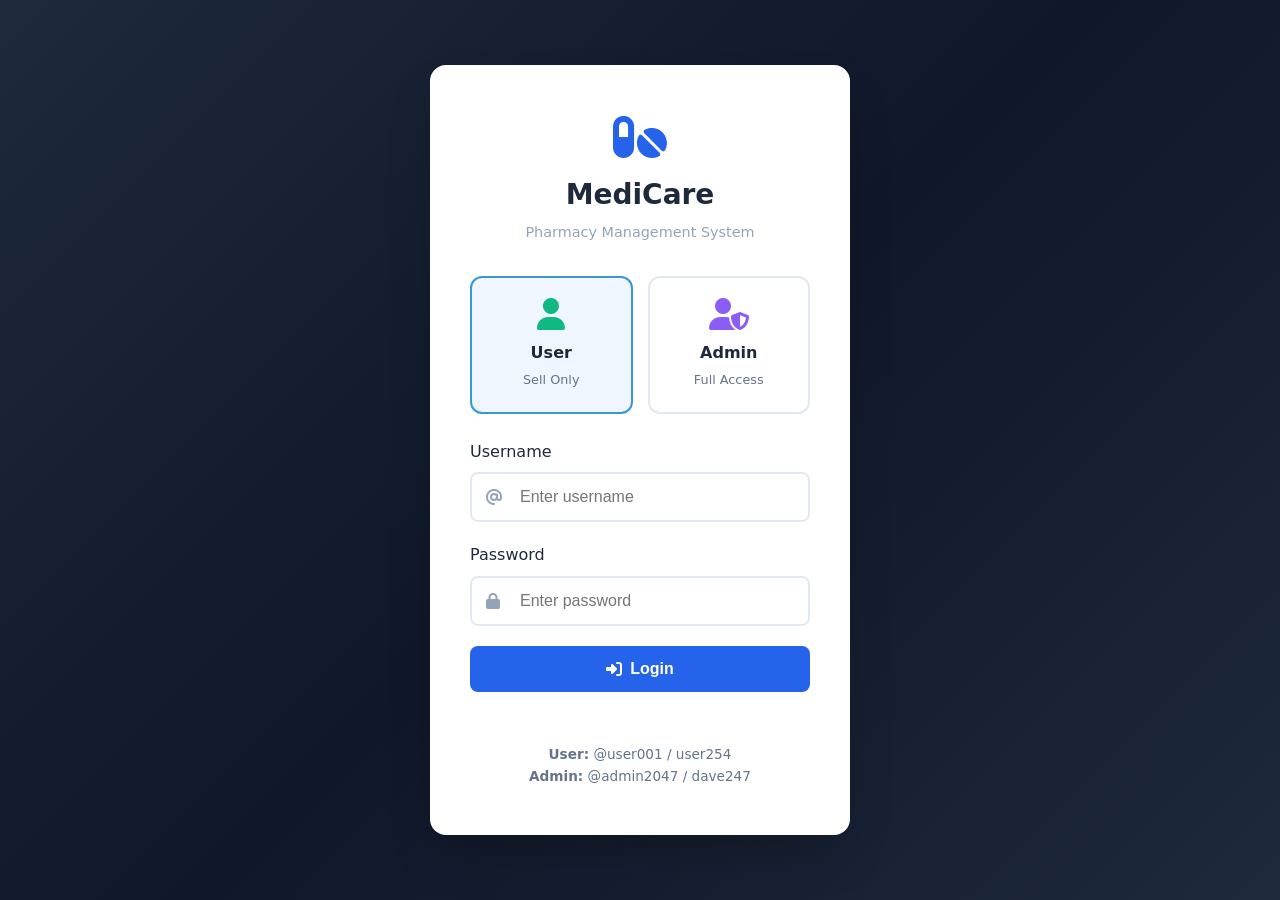
==== login.html @ ccd4fd18 "Add files via upload" ====
<!DOCTYPE html>
<html lang="en">
<head>
    <meta charset="UTF-8">
    <meta name="viewport" content="width=device-width, initial-scale=1.0">
    <title>Login - MediCare Pharmacy</title>
    <link rel="stylesheet" href="https://cdnjs.cloudflare.com/ajax/libs/font-awesome/6.5.1/css/all.min.css" />
    <link rel="stylesheet" href="style.css" />
    <style>
        .role-selection {
            display: grid;
            grid-template-columns: 1fr 1fr;
            gap: 15px;
            margin-bottom: 25px;
        }
        .role-card {
            padding: 20px;
            border: 2px solid #e2e8f0;
            border-radius: 12px;
            text-align: center;
            cursor: pointer;
            transition: all 0.3s;
        }
        .role-card:hover {
            border-color: #3498db;
            background: #f8fafc;
        }
        .role-card.selected {
            border-color: #3498db;
            background: #eff6ff;
        }
        .role-card i {
            font-size: 2rem;
            margin-bottom: 10px;
            display: block;
        }
        .role-card.user-card i { color: #10b981; }
        .role-card.admin-card i { color: #8b5cf6; }
        .role-card span {
            display: block;
            font-weight: 600;
            color: #1e293b;
        }
        .role-card small {
            color: #64748b;
            font-size: 0.8rem;
        }
        .user-role { color: #10b981; }
        .admin-role { color: #8b5cf6; }
    </style>
</head>
<body>
    <div class="login-page">
        <div class="login-container">
            <div class="login-header">
                <i class="fa-solid fa-pills"></i>
                <h1>MediCare</h1>
                <p>Pharmacy Management System</p>
            </div>

            <div class="role-selection">
                <div class="role-card user-card" onclick="selectRole('user')">
                    <i class="fa-solid fa-user"></i>
                    <span>User</span>
                    <small>Sell Only</small>
                </div>
                <div class="role-card admin-card" onclick="selectRole('admin')">
                    <i class="fa-solid fa-user-shield"></i>
                    <span>Admin</span>
                    <small>Full Access</small>
                </div>
            </div>

            <form id="loginForm" class="login-form">
                <div class="form-group">
                    <label>Username</label>
                    <div class="input-group">
                        <i class="fa-solid fa-at"></i>
                        <input type="text" id="username" placeholder="Enter username" required />
                    </div>
                </div>
                <div class="form-group">
                    <label>Password</label>
                    <div class="input-group">
                        <i class="fa-solid fa-lock"></i>
                        <input type="password" id="password" placeholder="Enter password" required />
                    </div>
                </div>
                <button type="submit" class="btn-login">
                    <i class="fa-solid fa-sign-in-alt"></i> Login
                </button>
                <p id="loginError" class="error-message"></p>
            </form>

            <p style="text-align: center; margin-top: 20px; color: #64748b; font-size: 0.85rem;">
                <b>User:</b> @user001 / user254<br>
                <b>Admin:</b> @admin2047 / dave247
            </p>
        </div>
    </div>

    <script>
        let selectedRole = 'user';
        
        function selectRole(role) {
            selectedRole = role;
            document.querySelectorAll('.role-card').forEach(card => card.classList.remove('selected'));
            if (role === 'user') {
                document.querySelector('.user-card').classList.add('selected');
            } else {
                document.querySelector('.admin-card').classList.add('selected');
            }
        }

        selectRole('user');

        document.getElementById('loginForm').addEventListener('submit', function(e) {
            e.preventDefault();
            
            const username = document.getElementById('username').value;
            const password = document.getElementById('password').value;
            const errorMessage = document.getElementById('loginError');

            const validUsers = {
                '@user001': 'user254',
                '@admin2047': 'dave247'
            };

            if (validUsers[username] && validUsers[username] === password) {
                const isAdmin = username === '@admin2047';
                localStorage.setItem('role', isAdmin ? 'admin' : 'user');
                localStorage.setItem('isLoggedIn', 'true');
                window.location.href = 'index.html';
            } else {
                errorMessage.textContent = 'Invalid username or password';
                setTimeout(() => { errorMessage.textContent = ''; }, 3000);
            }
        });
    </script>
</body>
</html>
---- style.css ----
/* ===== Login Page ===== */
.login-page {
  min-height: 100vh;
  display: flex;
  align-items: center;
  justify-content: center;
  background: linear-gradient(135deg, #1e293b 0%, #0f172a 50%, #1e293b 100%);
  padding: 20px;
}

.login-container {
  background: var(--white);
  border-radius: 16px;
  padding: 48px 40px;
  width: 100%;
  max-width: 420px;
  box-shadow: 0 25px 50px -12px rgba(0,0,0,0.25);
  animation: slideUp 0.4s ease;
}

@keyframes slideUp {
  from { opacity: 0; transform: translateY(30px); }
  to { opacity: 1; transform: translateY(0); }
}

.login-header {
  text-align: center;
  margin-bottom: 32px;
}

.login-header i {
  font-size: 3rem;
  color: var(--primary);
  margin-bottom: 12px;
  display: block;
}

.login-header h1 {
  font-size: 1.75rem;
  font-weight: 700;
  color: var(--dark);
  margin-bottom: 4px;
}

.login-header p {
  color: var(--gray-400);
  font-size: 0.9rem;
}

.login-form .form-group {
  margin-bottom: 20px;
}

.login-form .form-group label {
  display: block;
  font-weight: 500;
  margin-bottom: 8px;
  color: var(--dark);
}

.input-group {
  position: relative;
}

.input-group i {
  position: absolute;
  left: 16px;
  top: 50%;
  transform: translateY(-50%);
  color: var(--gray-400);
  font-size: 1rem;
}

.input-group input {
  width: 100%;
  padding: 14px 16px 14px 48px;
  border: 2px solid var(--gray-200);
  border-radius: var(--radius);
  font-size: 1rem;
  transition: var(--transition);
}

.input-group input:focus {
  outline: none;
  border-color: var(--primary);
  box-shadow: 0 0 0 4px rgba(37, 99, 235, 0.1);
}

.btn-login {
  width: 100%;
  padding: 14px;
  background: var(--primary);
  color: var(--white);
  border: none;
  border-radius: var(--radius);
  font-size: 1rem;
  font-weight: 600;
  cursor: pointer;
  transition: var(--transition);
  display: flex;
  align-items: center;
  justify-content: center;
  gap: 8px;
}

.btn-login:hover {
  background: var(--primary-dark);
  transform: translateY(-2px);
}

.error-message {
  color: var(--danger);
  text-align: center;
  margin-top: 12px;
  font-size: 0.875rem;
  min-height: 20px;
}

/* ===== CSS Variables ===== */
:root {
  --primary: #2563eb;
  --primary-dark: #1d4ed8;
  --secondary: #64748b;
  --success: #10b981;
  --warning: #f59e0b;
  --danger: #ef4444;
  --dark: #1e293b;
  --light: #f8fafc;
  --white: #ffffff;
  --gray-100: #f1f5f9;
  --gray-200: #e2e8f0;
  --gray-300: #cbd5e1;
  --gray-400: #94a3b8;
  --shadow: 0 1px 3px rgba(0,0,0,0.1), 0 1px 2px rgba(0,0,0,0.06);
  --shadow-lg: 0 10px 15px -3px rgba(0,0,0,0.1), 0 4px 6px -2px rgba(0,0,0,0.05);
  --radius: 8px;
  --radius-lg: 12px;
  --transition: all 0.2s ease;
}

/* ===== Reset & Base ===== */
* {
  margin: 0;
  padding: 0;
  box-sizing: border-box;
}

body {
  font-family: 'Segoe UI', system-ui, -apple-system, sans-serif;
  background-color: var(--gray-100);
  color: var(--dark);
  line-height: 1.6;
}

/* ===== App Container ===== */
.app-container {
  display: flex;
  min-height: 100vh;
}

/* ===== Sidebar ===== */
.sidebar {
  width: 260px;
  background: linear-gradient(180deg, var(--dark) 0%, #0f172a 100%);
  color: var(--white);
  display: flex;
  flex-direction: column;
  position: fixed;
  height: 100vh;
  z-index: 100;
}

.logo {
  padding: 24px;
  display: flex;
  align-items: center;
  gap: 12px;
  font-size: 1.5rem;
  font-weight: 700;
  border-bottom: 1px solid rgba(255,255,255,0.1);
}

.logo i {
  color: var(--primary);
  font-size: 1.8rem;
}

.nav-menu {
  flex: 1;
  padding: 20px 12px;
  display: flex;
  flex-direction: column;
  gap: 4px;
}

.nav-item {
  display: flex;
  align-items: center;
  gap: 12px;
  padding: 14px 16px;
  color: var(--gray-400);
  text-decoration: none;
  border-radius: var(--radius);
  transition: var(--transition);
  font-weight: 500;
}

.nav-item i {
  width: 20px;
  text-align: center;
}

.nav-item:hover {
  background: rgba(255,255,255,0.05);
  color: var(--white);
}

.nav-item.active {
  background: var(--primary);
  color: var(--white);
}

.sidebar-footer {
  padding: 20px;
  border-top: 1px solid rgba(255,255,255,0.1);
}

.user-info {
  display: flex;
  align-items: center;
  gap: 10px;
  color: var(--gray-400);
  font-size: 0.9rem;
  margin-bottom: 12px;
}

.user-info i {
  font-size: 1.5rem;
}

.logout-btn {
  width: 100%;
  display: flex;
  align-items: center;
  justify-content: center;
  gap: 8px;
  padding: 10px;
  background: rgba(239, 68, 68, 0.2);
  color: #f87171;
  border: 1px solid rgba(239, 68, 68, 0.3);
  border-radius: var(--radius);
  cursor: pointer;
  transition: var(--transition);
  font-size: 0.9rem;
}

.logout-btn:hover {
  background: rgba(239, 68, 68, 0.3);
  color: #fff;
}

/* ===== Main Content ===== */
.main-content {
  flex: 1;
  margin-left: 260px;
  padding: 24px;
  min-height: 100vh;
}

.page {
  display: none;
  animation: fadeIn 0.3s ease;
}

.page.active {
  display: block;
}

@keyframes fadeIn {
  from { opacity: 0; transform: translateY(10px); }
  to { opacity: 1; transform: translateY(0); }
}

/* ===== Page Header ===== */
.page-header {
  display: flex;
  justify-content: space-between;
  align-items: center;
  margin-bottom: 24px;
}

.page-header h1 {
  font-size: 1.75rem;
  font-weight: 600;
  color: var(--dark);
  display: flex;
  align-items: center;
  gap: 12px;
}

.page-header h1 i {
  color: var(--primary);
}

.date-display {
  color: var(--gray-400);
  font-size: 0.9rem;
}

/* ===== Dashboard Stats ===== */
.dashboard-stats {
  display: grid;
  grid-template-columns: repeat(auto-fit, minmax(240px, 1fr));
  gap: 20px;
  margin-bottom: 32px;
}

.stat-card {
  background: var(--white);
  border-radius: var(--radius-lg);
  padding: 24px;
  display: flex;
  align-items: center;
  gap: 16px;
  box-shadow: var(--shadow);
  transition: var(--transition);
}

.stat-card:hover {
  transform: translateY(-4px);
  box-shadow: var(--shadow-lg);
}

.stat-icon {
  width: 56px;
  height: 56px;
  border-radius: var(--radius);
  display: flex;
  align-items: center;
  justify-content: center;
  font-size: 1.5rem;
}

.stat-card.total-sales .stat-icon {
  background: linear-gradient(135deg, #f59e0b, #d97706);
  color: var(--white);
}

.stat-card.daily .stat-icon {
  background: linear-gradient(135deg, #f97316, #ea580c);
  color: var(--white);
}

.stat-card.monthly .stat-icon {
  background: linear-gradient(135deg, #10b981, #059669);
  color: var(--white);
}

.stat-card.yearly .stat-icon {
  background: linear-gradient(135deg, #8b5cf6, #7c3aed);
  color: var(--white);
}

.stat-info {
  display: flex;
  flex-direction: column;
}

.stat-label {
  font-size: 0.875rem;
  color: var(--gray-400);
  font-weight: 500;
}

.stat-value {
  font-size: 1.5rem;
  font-weight: 700;
  color: var(--dark);
}

/* ===== Recent Sales Section ===== */
.recent-sales-section h2 {
  font-size: 1.25rem;
  font-weight: 600;
  margin-bottom: 16px;
  display: flex;
  align-items: center;
  gap: 10px;
}

.recent-sales-section h2 i {
  color: var(--primary);
}

/* ===== Tables ===== */
.table-container {
  background: var(--white);
  border-radius: var(--radius-lg);
  box-shadow: var(--shadow);
  overflow: hidden;
}

.data-table {
  width: 100%;
  border-collapse: collapse;
}

.data-table thead {
  background: var(--gray-100);
}

.data-table th {
  padding: 14px 16px;
  text-align: left;
  font-weight: 600;
  font-size: 0.875rem;
  color: var(--gray-400);
  text-transform: uppercase;
  letter-spacing: 0.05em;
}

.data-table td {
  padding: 14px 16px;
  border-bottom: 1px solid var(--gray-200);
}

.data-table tbody tr:hover {
  background: var(--gray-50);
}

.data-table tbody tr:last-child td {
  border-bottom: none;
}

/* ===== Sell Form ===== */
.sell-form-container {
  max-width: 600px;
  margin: 0 auto;
}

.form-card {
  background: var(--white);
  border-radius: var(--radius-lg);
  padding: 32px;
  box-shadow: var(--shadow);
}

.form-card h3 {
  font-size: 1.25rem;
  margin-bottom: 24px;
  padding-bottom: 16px;
  border-bottom: 1px solid var(--gray-200);
}

.form-group {
  margin-bottom: 20px;
}

.form-group label {
  display: block;
  font-weight: 500;
  margin-bottom: 8px;
  color: var(--dark);
}

.form-input, .form-select {
  width: 100%;
  padding: 12px 16px;
  border: 1px solid var(--gray-300);
  border-radius: var(--radius);
  font-size: 1rem;
  transition: var(--transition);
  background: var(--white);
}

.form-input:focus, .form-select:focus {
  outline: none;
  border-color: var(--primary);
  box-shadow: 0 0 0 3px rgba(37, 99, 235, 0.1);
}

.search-input {
  width: 100%;
  padding: 12px 16px;
  border: 1px solid var(--gray-300);
  border-radius: var(--radius);
  font-size: 1rem;
  margin-bottom: 12px;
}

/* ===== Buttons ===== */
.btn-primary {
  display: inline-flex;
  align-items: center;
  gap: 8px;
  padding: 12px 24px;
  background: var(--primary);
  color: var(--white);
  border: none;
  border-radius: var(--radius);
  font-size: 1rem;
  font-weight: 500;
  cursor: pointer;
  transition: var(--transition);
}

.btn-primary:hover {
  background: var(--primary-dark);
  transform: translateY(-1px);
}

.btn-secondary {
  display: inline-flex;
  align-items: center;
  gap: 8px;
  padding: 10px 20px;
  background: var(--primary);
  color: var(--white);
  border: none;
  border-radius: var(--radius);
  font-size: 0.9rem;
  font-weight: 500;
  cursor: pointer;
  transition: var(--transition);
}

.btn-secondary:hover {
  background: var(--primary-dark);
}

.btn-outline {
  display: inline-flex;
  align-items: center;
  gap: 8px;
  padding: 10px 20px;
  background: transparent;
  color: var(--gray-400);
  border: 1px solid var(--gray-300);
  border-radius: var(--radius);
  font-size: 0.9rem;
  font-weight: 500;
  cursor: pointer;
  transition: var(--transition);
}

.btn-outline:hover {
  border-color: var(--dark);
  color: var(--dark);
}

.btn-danger {
  background: var(--danger);
  color: var(--white);
}

.btn-danger:hover {
  background: #dc2626;
}

/* ===== Filters Section ===== */
.filters-section {
  background: var(--white);
  padding: 20px;
  border-radius: var(--radius-lg);
  margin-bottom: 24px;
  box-shadow: var(--shadow);
}

.date-filters {
  display: flex;
  align-items: flex-end;
  gap: 16px;
  flex-wrap: wrap;
}

.filter-group {
  display: flex;
  flex-direction: column;
  gap: 6px;
}

.filter-group label {
  font-size: 0.875rem;
  font-weight: 500;
  color: var(--gray-400);
}

/* ===== Inventory Stats ===== */
.inventory-stats {
  display: flex;
  gap: 24px;
  margin-bottom: 24px;
  flex-wrap: wrap;
}

.inv-stat {
  background: var(--white);
  padding: 20px 32px;
  border-radius: var(--radius-lg);
  box-shadow: var(--shadow);
  display: flex;
  flex-direction: column;
  align-items: center;
}

.inv-value {
  font-size: 1.75rem;
  font-weight: 700;
  color: var(--dark);
}

.inv-value.low-stock {
  color: var(--danger);
}

.inv-label {
  font-size: 0.875rem;
  color: var(--gray-400);
}

/* ===== Modal ===== */
.modal {
  display: none;
  position: fixed;
  top: 0;
  left: 0;
  width: 100%;
  height: 100%;
  background: rgba(0,0,0,0.5);
  z-index: 1000;
  align-items: center;
  justify-content: center;
}

.modal.active {
  display: flex;
}

.modal-content {
  background: var(--white);
  border-radius: var(--radius-lg);
  width: 100%;
  max-width: 500px;
  max-height: 90vh;
  overflow-y: auto;
  box-shadow: var(--shadow-lg);
}

.modal-header {
  display: flex;
  justify-content: space-between;
  align-items: center;
  padding: 20px 24px;
  border-bottom: 1px solid var(--gray-200);
}

.modal-header h2 {
  font-size: 1.25rem;
  font-weight: 600;
}

.close-modal {
  background: none;
  border: none;
  font-size: 1.5rem;
  color: var(--gray-400);
  cursor: pointer;
  padding: 4px;
  line-height: 1;
}

.close-modal:hover {
  color: var(--dark);
}

#drugForm {
  padding: 24px;
}

.form-row {
  display: grid;
  grid-template-columns: 1fr 1fr;
  gap: 16px;
}

.form-actions {
  display: flex;
  gap: 12px;
  margin-top: 24px;
}

.form-actions .btn-primary {
  flex: 1;
}

/* ===== Table Actions ===== */
.action-btns {
  display: flex;
  gap: 8px;
}

.action-btn {
  padding: 6px 12px;
  border: none;
  border-radius: 4px;
  font-size: 0.8rem;
  cursor: pointer;
  transition: var(--transition);
}

.action-btn.edit {
  background: var(--warning);
  color: var(--dark);
}

.action-btn.delete {
  background: var(--danger);
  color: var(--white);
}

.action-btn:hover {
  opacity: 0.9;
}

/* ===== Stock Status ===== */
.stock-status {
  display: inline-block;
  padding: 4px 8px;
  border-radius: 4px;
  font-size: 0.75rem;
  font-weight: 500;
}

.stock-status.in-stock {
  background: #d1fae5;
  color: #065f46;
}

.stock-status.low-stock {
  background: #fef3c7;
  color: #92400e;
}

.stock-status.out-of-stock {
  background: #fee2e2;
  color: #991b1b;
}

/* ===== Responsive ===== */
@media (max-width: 1024px) {
  .sidebar {
    width: 80px;
  }
  
  .logo span, .nav-item span, .user-info span, .logout-btn span {
    display: none;
  }
  
  .logo {
    justify-content: center;
  }
  
  .nav-item {
    justify-content: center;
    padding: 14px;
  }
  
  .user-info {
    justify-content: center;
  }
  
  .logout-btn {
    justify-content: center;
  }
  
  .main-content {
    margin-left: 80px;
  }
}

@media (max-width: 768px) {
  .sidebar {
    display: none;
  }
  
  .main-content {
    margin-left: 0;
    padding: 16px;
  }
  
  .dashboard-stats {
    grid-template-columns: 1fr;
  }
  
  .date-filters {
    flex-direction: column;
    align-items: stretch;
  }
  
  .form-row {
    grid-template-columns: 1fr;
  }
  
  .table-container {
    overflow-x: auto;
  }
  
  .data-table {
    min-width: 600px;
  }
}

/* ===== Date Group Header ===== */
.date-group-header {
  background: var(--gray-100) !important;
  font-weight: 600;
}

.date-group-header td {
  padding: 10px 16px !important;
  color: var(--dark);
}

/* ===== Filter Buttons ===== */
.filter-buttons {
  display: flex;
  gap: 10px;
  margin-bottom: 20px;
  flex-wrap: wrap;
}

.filter-btn {
  padding: 8px 16px;
  border: 1px solid var(--gray-300);
  background: var(--white);
  border-radius: 20px;
  cursor: pointer;
  font-size: 0.875rem;
  transition: var(--transition);
}

.filter-btn:hover, .filter-btn.active {
  background: var(--primary);
  color: var(--white);
  border-color: var(--primary);
}

/* ===== Expiry Status ===== */
.expiry-expired { color: var(--danger); font-weight: 600; }
.expiry-soon { color: var(--warning); font-weight: 600; }
.expiry-ok { color: var(--success); font-weight: 600; }

.status-badge {
  display: inline-block;
  padding: 4px 10px;
  border-radius: 12px;
  font-size: 0.75rem;
  font-weight: 500;
}

.status-expired { background: #fee2e2; color: #dc2626; }
.status-soon { background: #fef3c7; color: #d97706; }
.status-ok { background: #d1fae5; color: #059669; }

/* ===== Stock Status ===== */
.stock-status {
  display: inline-block;
  padding: 4px 10px;
  border-radius: 4px;
  font-size: 0.75rem;
  font-weight: 500;
}

.stock-status.stock-high { background: #d1fae5; color: #059669; }
.stock-status.stock-medium { background: #fef3c7; color: #d97706; }
.stock-status.stock-low { background: #fee2e2; color: #dc2626; }
.stock-status.stock-out { background: #fee2e2; color: #991b1b; }

/* ===== Low Stock Notice ===== */
.low-stock-notice {
  background: #fef2f2;
  border: 1px solid #fecaca;
  border-radius: 8px;
  padding: 16px;
  margin-bottom: 20px;
}

.low-stock-notice h3 {
  color: var(--danger);
  margin-bottom: 10px;
  font-size: 1rem;
  display: flex;
  align-items: center;
  gap: 8px;
}

.low-stock-notice ul {
  color: var(--gray-500);
  padding-left: 20px;
}

.low-stock-notice li {
  margin-bottom: 5px;
}

/* ===== Search Group ===== */
.search-group {
  margin-bottom: 20px;
}

.search-input {
  width: 100%;
  padding: 12px 16px;
  border: 1px solid var(--gray-300);
  border-radius: var(--radius);
  font-size: 1rem;
}

/* ===== Admin Only Elements ===== */
.admin-only {
  display: none;
}
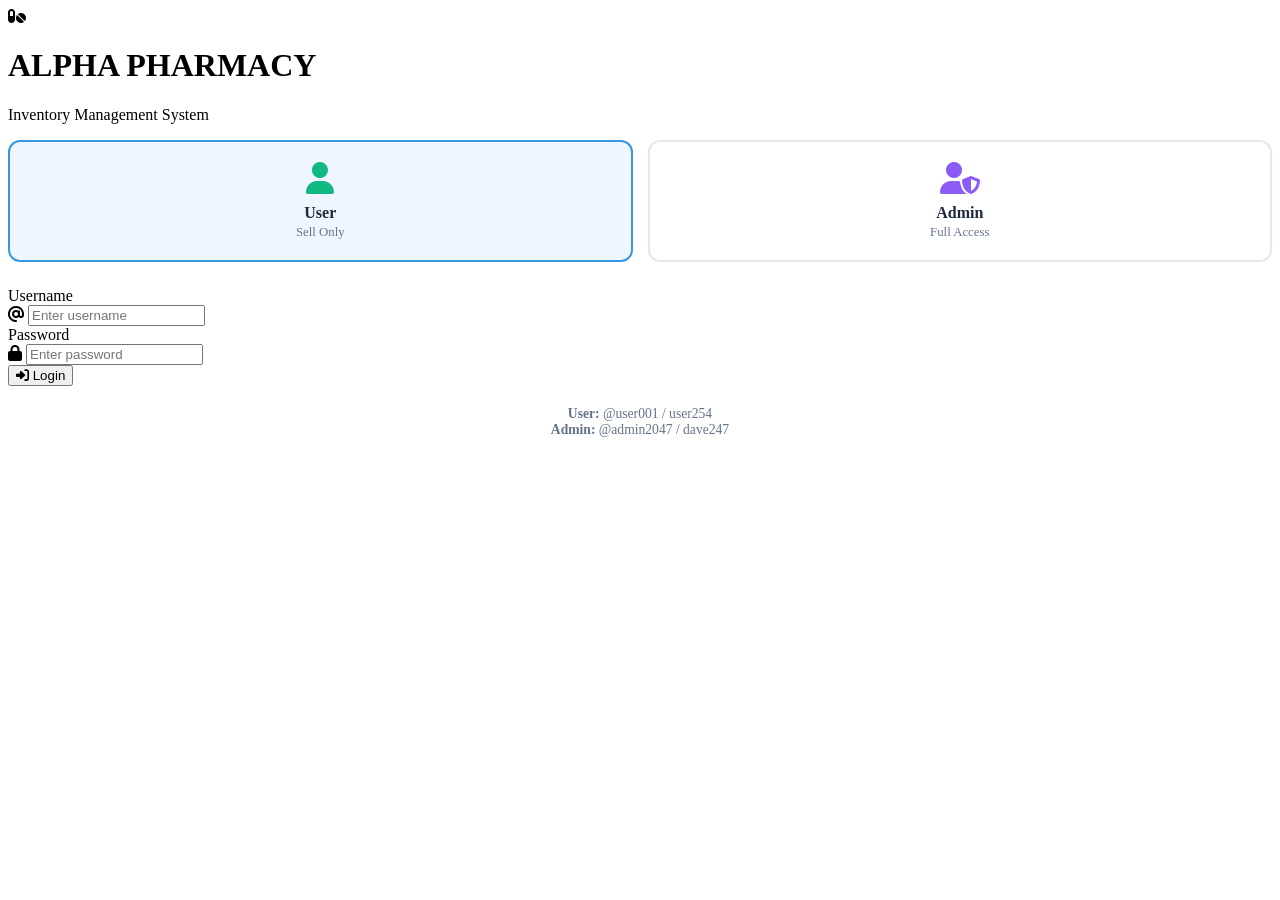
==== commit d15d7033: "Add files via upload" ====
--- a/login.html
+++ b/login.html
@@ -54,8 +54,8 @@
         <div class="login-container">
             <div class="login-header">
                 <i class="fa-solid fa-pills"></i>
-                <h1>MediCare</h1>
-                <p>Pharmacy Management System</p>
+                <h1>ALPHA PHARMACY</h1>
+                <p>Inventory Management System</p>
             </div>
 
             <div class="role-selection">
@@ -100,6 +100,10 @@
     </div>
 
     <script>
+        // Clear any existing session
+        localStorage.removeItem('isLoggedIn');
+        localStorage.removeItem('role');
+        
         let selectedRole = 'user';
         
         function selectRole(role) {
@@ -130,7 +134,11 @@
                 const isAdmin = username === '@admin2047';
                 localStorage.setItem('role', isAdmin ? 'admin' : 'user');
                 localStorage.setItem('isLoggedIn', 'true');
-                window.location.href = 'index.html';
+                
+                // Small delay to ensure localStorage is saved
+                setTimeout(function() {
+                    window.location.href = 'index.html?t=' + new Date().getTime();
+                }, 100);
             } else {
                 errorMessage.textContent = 'Invalid username or password';
                 setTimeout(() => { errorMessage.textContent = ''; }, 3000);
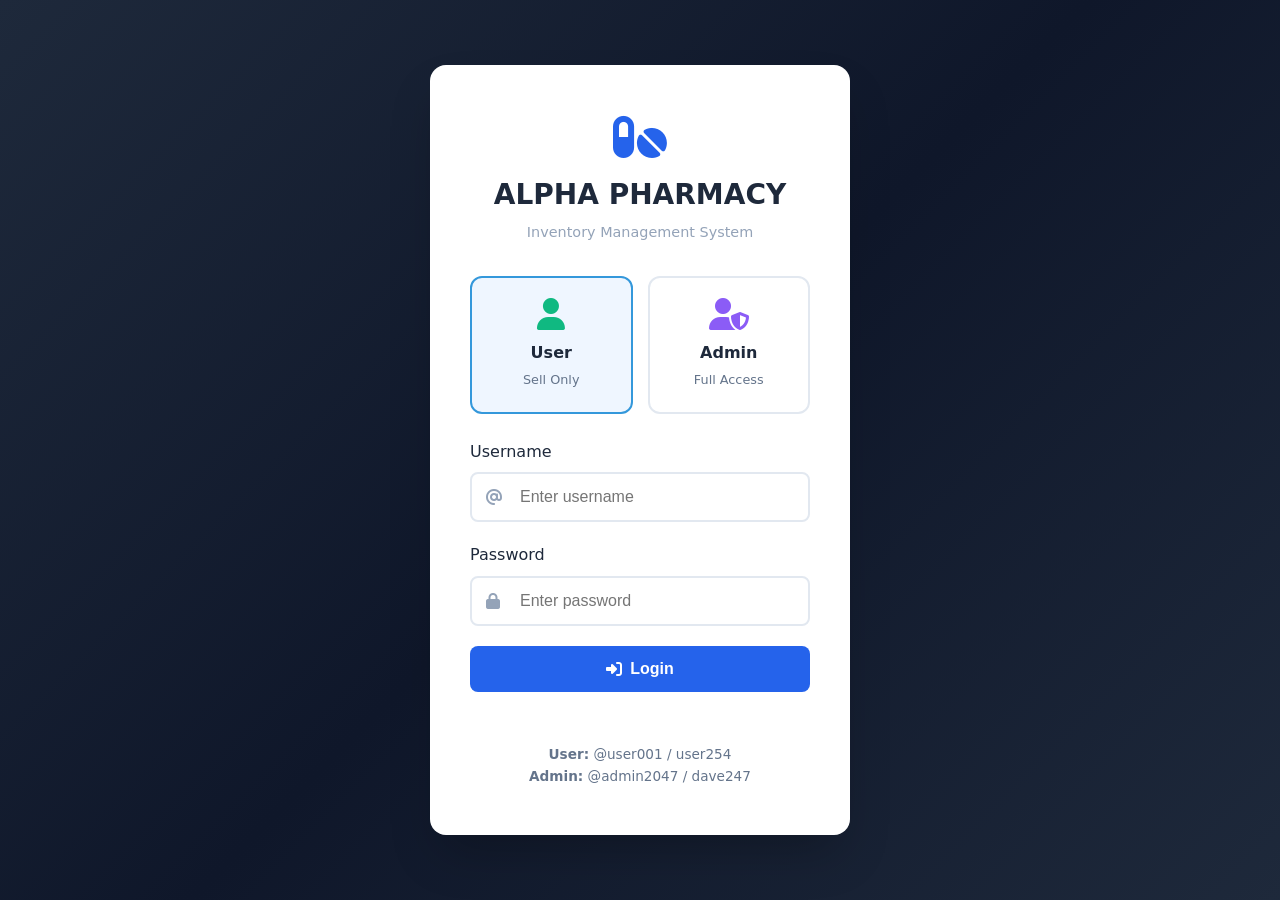
==== commit 60adf5fb: "Add files via upload" ====
--- a/login.html
+++ b/login.html
@@ -100,9 +100,11 @@
     </div>
 
     <script>
-        // Clear any existing session
-        localStorage.removeItem('isLoggedIn');
-        localStorage.removeItem('role');
+        // Clear any existing session when arriving at login page
+        if (window.location.href.includes('login.html')) {
+            localStorage.removeItem('isLoggedIn');
+            localStorage.removeItem('role');
+        }
         
         let selectedRole = 'user';
         
--- a/style.css
+++ b/style.css
@@ -0,0 +1,922 @@
+/* ===== Login Page ===== */
+.login-page {
+  min-height: 100vh;
+  display: flex;
+  align-items: center;
+  justify-content: center;
+  background: linear-gradient(135deg, #1e293b 0%, #0f172a 50%, #1e293b 100%);
+  padding: 20px;
+}
+
+.login-container {
+  background: var(--white);
+  border-radius: 16px;
+  padding: 48px 40px;
+  width: 100%;
+  max-width: 420px;
+  box-shadow: 0 25px 50px -12px rgba(0,0,0,0.25);
+  animation: slideUp 0.4s ease;
+}
+
+@keyframes slideUp {
+  from { opacity: 0; transform: translateY(30px); }
+  to { opacity: 1; transform: translateY(0); }
+}
+
+.login-header {
+  text-align: center;
+  margin-bottom: 32px;
+}
+
+.login-header i {
+  font-size: 3rem;
+  color: var(--primary);
+  margin-bottom: 12px;
+  display: block;
+}
+
+.login-header h1 {
+  font-size: 1.75rem;
+  font-weight: 700;
+  color: var(--dark);
+  margin-bottom: 4px;
+}
+
+.login-header p {
+  color: var(--gray-400);
+  font-size: 0.9rem;
+}
+
+.login-form .form-group {
+  margin-bottom: 20px;
+}
+
+.login-form .form-group label {
+  display: block;
+  font-weight: 500;
+  margin-bottom: 8px;
+  color: var(--dark);
+}
+
+.input-group {
+  position: relative;
+}
+
+.input-group i {
+  position: absolute;
+  left: 16px;
+  top: 50%;
+  transform: translateY(-50%);
+  color: var(--gray-400);
+  font-size: 1rem;
+}
+
+.input-group input {
+  width: 100%;
+  padding: 14px 16px 14px 48px;
+  border: 2px solid var(--gray-200);
+  border-radius: var(--radius);
+  font-size: 1rem;
+  transition: var(--transition);
+}
+
+.input-group input:focus {
+  outline: none;
+  border-color: var(--primary);
+  box-shadow: 0 0 0 4px rgba(37, 99, 235, 0.1);
+}
+
+.btn-login {
+  width: 100%;
+  padding: 14px;
+  background: var(--primary);
+  color: var(--white);
+  border: none;
+  border-radius: var(--radius);
+  font-size: 1rem;
+  font-weight: 600;
+  cursor: pointer;
+  transition: var(--transition);
+  display: flex;
+  align-items: center;
+  justify-content: center;
+  gap: 8px;
+}
+
+.btn-login:hover {
+  background: var(--primary-dark);
+  transform: translateY(-2px);
+}
+
+.error-message {
+  color: var(--danger);
+  text-align: center;
+  margin-top: 12px;
+  font-size: 0.875rem;
+  min-height: 20px;
+}
+
+/* ===== CSS Variables ===== */
+:root {
+  --primary: #2563eb;
+  --primary-dark: #1d4ed8;
+  --secondary: #64748b;
+  --success: #10b981;
+  --warning: #f59e0b;
+  --danger: #ef4444;
+  --dark: #1e293b;
+  --light: #f8fafc;
+  --white: #ffffff;
+  --gray-100: #f1f5f9;
+  --gray-200: #e2e8f0;
+  --gray-300: #cbd5e1;
+  --gray-400: #94a3b8;
+  --shadow: 0 1px 3px rgba(0,0,0,0.1), 0 1px 2px rgba(0,0,0,0.06);
+  --shadow-lg: 0 10px 15px -3px rgba(0,0,0,0.1), 0 4px 6px -2px rgba(0,0,0,0.05);
+  --radius: 8px;
+  --radius-lg: 12px;
+  --transition: all 0.2s ease;
+}
+
+/* ===== Reset & Base ===== */
+* {
+  margin: 0;
+  padding: 0;
+  box-sizing: border-box;
+}
+
+body {
+  font-family: 'Segoe UI', system-ui, -apple-system, sans-serif;
+  background-color: var(--gray-100);
+  color: var(--dark);
+  line-height: 1.6;
+}
+
+/* ===== App Container ===== */
+.app-container {
+  display: flex;
+  min-height: 100vh;
+}
+
+/* ===== Sidebar ===== */
+.sidebar {
+  width: 260px;
+  background: linear-gradient(180deg, var(--dark) 0%, #0f172a 100%);
+  color: var(--white);
+  display: flex;
+  flex-direction: column;
+  position: fixed;
+  height: 100vh;
+  z-index: 100;
+}
+
+.logo {
+  padding: 24px;
+  display: flex;
+  align-items: center;
+  gap: 12px;
+  font-size: 1.5rem;
+  font-weight: 700;
+  border-bottom: 1px solid rgba(255,255,255,0.1);
+}
+
+.logo i {
+  color: var(--primary);
+  font-size: 1.8rem;
+}
+
+.nav-menu {
+  flex: 1;
+  padding: 20px 12px;
+  display: flex;
+  flex-direction: column;
+  gap: 4px;
+}
+
+.nav-item {
+  display: flex;
+  align-items: center;
+  gap: 12px;
+  padding: 14px 16px;
+  color: var(--gray-400);
+  text-decoration: none;
+  border-radius: var(--radius);
+  transition: var(--transition);
+  font-weight: 500;
+}
+
+.nav-item i {
+  width: 20px;
+  text-align: center;
+}
+
+.nav-item:hover {
+  background: rgba(255,255,255,0.05);
+  color: var(--white);
+}
+
+.nav-item.active {
+  background: var(--primary);
+  color: var(--white);
+}
+
+.sidebar-footer {
+  padding: 20px;
+  border-top: 1px solid rgba(255,255,255,0.1);
+}
+
+.user-info {
+  display: flex;
+  align-items: center;
+  gap: 10px;
+  color: var(--gray-400);
+  font-size: 0.9rem;
+  margin-bottom: 12px;
+}
+
+.user-info i {
+  font-size: 1.5rem;
+}
+
+.logout-btn {
+  width: 100%;
+  display: flex;
+  align-items: center;
+  justify-content: center;
+  gap: 8px;
+  padding: 10px;
+  background: rgba(239, 68, 68, 0.2);
+  color: #f87171;
+  border: 1px solid rgba(239, 68, 68, 0.3);
+  border-radius: var(--radius);
+  cursor: pointer;
+  transition: var(--transition);
+  font-size: 0.9rem;
+}
+
+.logout-btn:hover {
+  background: rgba(239, 68, 68, 0.3);
+  color: #fff;
+}
+
+/* ===== Main Content ===== */
+.main-content {
+  flex: 1;
+  margin-left: 260px;
+  padding: 24px;
+  min-height: 100vh;
+}
+
+.page {
+  display: none;
+  animation: fadeIn 0.3s ease;
+}
+
+.page.active {
+  display: block;
+}
+
+@keyframes fadeIn {
+  from { opacity: 0; transform: translateY(10px); }
+  to { opacity: 1; transform: translateY(0); }
+}
+
+/* ===== Page Header ===== */
+.page-header {
+  display: flex;
+  justify-content: space-between;
+  align-items: center;
+  margin-bottom: 24px;
+}
+
+.page-header h1 {
+  font-size: 1.75rem;
+  font-weight: 600;
+  color: var(--dark);
+  display: flex;
+  align-items: center;
+  gap: 12px;
+}
+
+.page-header h1 i {
+  color: var(--primary);
+}
+
+.date-display {
+  color: var(--gray-400);
+  font-size: 0.9rem;
+}
+
+/* ===== Dashboard Stats ===== */
+.dashboard-stats {
+  display: grid;
+  grid-template-columns: repeat(auto-fit, minmax(240px, 1fr));
+  gap: 20px;
+  margin-bottom: 32px;
+}
+
+.stat-card {
+  background: var(--white);
+  border-radius: var(--radius-lg);
+  padding: 24px;
+  display: flex;
+  align-items: center;
+  gap: 16px;
+  box-shadow: var(--shadow);
+  transition: var(--transition);
+}
+
+.stat-card:hover {
+  transform: translateY(-4px);
+  box-shadow: var(--shadow-lg);
+}
+
+.stat-icon {
+  width: 56px;
+  height: 56px;
+  border-radius: var(--radius);
+  display: flex;
+  align-items: center;
+  justify-content: center;
+  font-size: 1.5rem;
+}
+
+.stat-card.total-sales .stat-icon {
+  background: linear-gradient(135deg, #f59e0b, #d97706);
+  color: var(--white);
+}
+
+.stat-card.daily .stat-icon {
+  background: linear-gradient(135deg, #f97316, #ea580c);
+  color: var(--white);
+}
+
+.stat-card.monthly .stat-icon {
+  background: linear-gradient(135deg, #10b981, #059669);
+  color: var(--white);
+}
+
+.stat-card.yearly .stat-icon {
+  background: linear-gradient(135deg, #8b5cf6, #7c3aed);
+  color: var(--white);
+}
+
+.stat-info {
+  display: flex;
+  flex-direction: column;
+}
+
+.stat-label {
+  font-size: 0.875rem;
+  color: var(--gray-400);
+  font-weight: 500;
+}
+
+.stat-value {
+  font-size: 1.5rem;
+  font-weight: 700;
+  color: var(--dark);
+}
+
+/* ===== Recent Sales Section ===== */
+.recent-sales-section h2 {
+  font-size: 1.25rem;
+  font-weight: 600;
+  margin-bottom: 16px;
+  display: flex;
+  align-items: center;
+  gap: 10px;
+}
+
+.recent-sales-section h2 i {
+  color: var(--primary);
+}
+
+/* ===== Tables ===== */
+.table-container {
+  background: var(--white);
+  border-radius: var(--radius-lg);
+  box-shadow: var(--shadow);
+  overflow: hidden;
+}
+
+.data-table {
+  width: 100%;
+  border-collapse: collapse;
+}
+
+.data-table thead {
+  background: var(--gray-100);
+}
+
+.data-table th {
+  padding: 14px 16px;
+  text-align: left;
+  font-weight: 600;
+  font-size: 0.875rem;
+  color: var(--gray-400);
+  text-transform: uppercase;
+  letter-spacing: 0.05em;
+}
+
+.data-table td {
+  padding: 14px 16px;
+  border-bottom: 1px solid var(--gray-200);
+}
+
+.data-table tbody tr:hover {
+  background: var(--gray-50);
+}
+
+.data-table tbody tr:last-child td {
+  border-bottom: none;
+}
+
+/* ===== Sell Form ===== */
+.sell-form-container {
+  max-width: 600px;
+  margin: 0 auto;
+}
+
+.form-card {
+  background: var(--white);
+  border-radius: var(--radius-lg);
+  padding: 32px;
+  box-shadow: var(--shadow);
+}
+
+.form-card h3 {
+  font-size: 1.25rem;
+  margin-bottom: 24px;
+  padding-bottom: 16px;
+  border-bottom: 1px solid var(--gray-200);
+}
+
+.form-group {
+  margin-bottom: 20px;
+}
+
+.form-group label {
+  display: block;
+  font-weight: 500;
+  margin-bottom: 8px;
+  color: var(--dark);
+}
+
+.form-input, .form-select {
+  width: 100%;
+  padding: 12px 16px;
+  border: 1px solid var(--gray-300);
+  border-radius: var(--radius);
+  font-size: 1rem;
+  transition: var(--transition);
+  background: var(--white);
+}
+
+.form-input:focus, .form-select:focus {
+  outline: none;
+  border-color: var(--primary);
+  box-shadow: 0 0 0 3px rgba(37, 99, 235, 0.1);
+}
+
+.search-input {
+  width: 100%;
+  padding: 12px 16px;
+  border: 1px solid var(--gray-300);
+  border-radius: var(--radius);
+  font-size: 1rem;
+  margin-bottom: 12px;
+}
+
+/* ===== Buttons ===== */
+.btn-primary {
+  display: inline-flex;
+  align-items: center;
+  gap: 8px;
+  padding: 12px 24px;
+  background: var(--primary);
+  color: var(--white);
+  border: none;
+  border-radius: var(--radius);
+  font-size: 1rem;
+  font-weight: 500;
+  cursor: pointer;
+  transition: var(--transition);
+}
+
+.btn-primary:hover {
+  background: var(--primary-dark);
+  transform: translateY(-1px);
+}
+
+.btn-secondary {
+  display: inline-flex;
+  align-items: center;
+  gap: 8px;
+  padding: 10px 20px;
+  background: var(--primary);
+  color: var(--white);
+  border: none;
+  border-radius: var(--radius);
+  font-size: 0.9rem;
+  font-weight: 500;
+  cursor: pointer;
+  transition: var(--transition);
+}
+
+.btn-secondary:hover {
+  background: var(--primary-dark);
+}
+
+.btn-outline {
+  display: inline-flex;
+  align-items: center;
+  gap: 8px;
+  padding: 10px 20px;
+  background: transparent;
+  color: var(--gray-400);
+  border: 1px solid var(--gray-300);
+  border-radius: var(--radius);
+  font-size: 0.9rem;
+  font-weight: 500;
+  cursor: pointer;
+  transition: var(--transition);
+}
+
+.btn-outline:hover {
+  border-color: var(--dark);
+  color: var(--dark);
+}
+
+.btn-danger {
+  background: var(--danger);
+  color: var(--white);
+}
+
+.btn-danger:hover {
+  background: #dc2626;
+}
+
+/* ===== Filters Section ===== */
+.filters-section {
+  background: var(--white);
+  padding: 20px;
+  border-radius: var(--radius-lg);
+  margin-bottom: 24px;
+  box-shadow: var(--shadow);
+}
+
+.date-filters {
+  display: flex;
+  align-items: flex-end;
+  gap: 16px;
+  flex-wrap: wrap;
+}
+
+.filter-group {
+  display: flex;
+  flex-direction: column;
+  gap: 6px;
+}
+
+.filter-group label {
+  font-size: 0.875rem;
+  font-weight: 500;
+  color: var(--gray-400);
+}
+
+/* ===== Inventory Stats ===== */
+.inventory-stats {
+  display: flex;
+  gap: 24px;
+  margin-bottom: 24px;
+  flex-wrap: wrap;
+}
+
+.inv-stat {
+  background: var(--white);
+  padding: 20px 32px;
+  border-radius: var(--radius-lg);
+  box-shadow: var(--shadow);
+  display: flex;
+  flex-direction: column;
+  align-items: center;
+}
+
+.inv-value {
+  font-size: 1.75rem;
+  font-weight: 700;
+  color: var(--dark);
+}
+
+.inv-value.low-stock {
+  color: var(--danger);
+}
+
+.inv-label {
+  font-size: 0.875rem;
+  color: var(--gray-400);
+}
+
+/* ===== Modal ===== */
+.modal {
+  display: none;
+  position: fixed;
+  top: 0;
+  left: 0;
+  width: 100%;
+  height: 100%;
+  background: rgba(0,0,0,0.5);
+  z-index: 1000;
+  align-items: center;
+  justify-content: center;
+}
+
+.modal.active {
+  display: flex;
+}
+
+.modal-content {
+  background: var(--white);
+  border-radius: var(--radius-lg);
+  width: 100%;
+  max-width: 500px;
+  max-height: 90vh;
+  overflow-y: auto;
+  box-shadow: var(--shadow-lg);
+}
+
+.modal-header {
+  display: flex;
+  justify-content: space-between;
+  align-items: center;
+  padding: 20px 24px;
+  border-bottom: 1px solid var(--gray-200);
+}
+
+.modal-header h2 {
+  font-size: 1.25rem;
+  font-weight: 600;
+}
+
+.close-modal {
+  background: none;
+  border: none;
+  font-size: 1.5rem;
+  color: var(--gray-400);
+  cursor: pointer;
+  padding: 4px;
+  line-height: 1;
+}
+
+.close-modal:hover {
+  color: var(--dark);
+}
+
+#drugForm {
+  padding: 24px;
+}
+
+.form-row {
+  display: grid;
+  grid-template-columns: 1fr 1fr;
+  gap: 16px;
+}
+
+.form-actions {
+  display: flex;
+  gap: 12px;
+  margin-top: 24px;
+}
+
+.form-actions .btn-primary {
+  flex: 1;
+}
+
+/* ===== Table Actions ===== */
+.action-btns {
+  display: flex;
+  gap: 8px;
+}
+
+.action-btn {
+  padding: 6px 12px;
+  border: none;
+  border-radius: 4px;
+  font-size: 0.8rem;
+  cursor: pointer;
+  transition: var(--transition);
+}
+
+.action-btn.edit {
+  background: var(--warning);
+  color: var(--dark);
+}
+
+.action-btn.delete {
+  background: var(--danger);
+  color: var(--white);
+}
+
+.action-btn:hover {
+  opacity: 0.9;
+}
+
+/* ===== Stock Status ===== */
+.stock-status {
+  display: inline-block;
+  padding: 4px 8px;
+  border-radius: 4px;
+  font-size: 0.75rem;
+  font-weight: 500;
+}
+
+.stock-status.in-stock {
+  background: #d1fae5;
+  color: #065f46;
+}
+
+.stock-status.low-stock {
+  background: #fef3c7;
+  color: #92400e;
+}
+
+.stock-status.out-of-stock {
+  background: #fee2e2;
+  color: #991b1b;
+}
+
+/* ===== Responsive ===== */
+@media (max-width: 1024px) {
+  .sidebar {
+    width: 80px;
+  }
+  
+  .logo span, .nav-item span, .user-info span, .logout-btn span {
+    display: none;
+  }
+  
+  .logo {
+    justify-content: center;
+  }
+  
+  .nav-item {
+    justify-content: center;
+    padding: 14px;
+  }
+  
+  .user-info {
+    justify-content: center;
+  }
+  
+  .logout-btn {
+    justify-content: center;
+  }
+  
+  .main-content {
+    margin-left: 80px;
+  }
+}
+
+@media (max-width: 768px) {
+  .sidebar {
+    display: none;
+  }
+  
+  .main-content {
+    margin-left: 0;
+    padding: 16px;
+  }
+  
+  .dashboard-stats {
+    grid-template-columns: 1fr;
+  }
+  
+  .date-filters {
+    flex-direction: column;
+    align-items: stretch;
+  }
+  
+  .form-row {
+    grid-template-columns: 1fr;
+  }
+  
+  .table-container {
+    overflow-x: auto;
+  }
+  
+  .data-table {
+    min-width: 600px;
+  }
+}
+
+/* ===== Date Group Header ===== */
+.date-group-header {
+  background: var(--gray-100) !important;
+  font-weight: 600;
+}
+
+.date-group-header td {
+  padding: 10px 16px !important;
+  color: var(--dark);
+}
+
+/* ===== Filter Buttons ===== */
+.filter-buttons {
+  display: flex;
+  gap: 10px;
+  margin-bottom: 20px;
+  flex-wrap: wrap;
+}
+
+.filter-btn {
+  padding: 8px 16px;
+  border: 1px solid var(--gray-300);
+  background: var(--white);
+  border-radius: 20px;
+  cursor: pointer;
+  font-size: 0.875rem;
+  transition: var(--transition);
+}
+
+.filter-btn:hover, .filter-btn.active {
+  background: var(--primary);
+  color: var(--white);
+  border-color: var(--primary);
+}
+
+/* ===== Expiry Status ===== */
+.expiry-expired { color: var(--danger); font-weight: 600; }
+.expiry-soon { color: var(--warning); font-weight: 600; }
+.expiry-ok { color: var(--success); font-weight: 600; }
+
+.status-badge {
+  display: inline-block;
+  padding: 4px 10px;
+  border-radius: 12px;
+  font-size: 0.75rem;
+  font-weight: 500;
+}
+
+.status-expired { background: #fee2e2; color: #dc2626; }
+.status-soon { background: #fef3c7; color: #d97706; }
+.status-ok { background: #d1fae5; color: #059669; }
+
+/* ===== Stock Status ===== */
+.stock-status {
+  display: inline-block;
+  padding: 4px 10px;
+  border-radius: 4px;
+  font-size: 0.75rem;
+  font-weight: 500;
+}
+
+.stock-status.stock-high { background: #d1fae5; color: #059669; }
+.stock-status.stock-medium { background: #fef3c7; color: #d97706; }
+.stock-status.stock-low { background: #fee2e2; color: #dc2626; }
+.stock-status.stock-out { background: #fee2e2; color: #991b1b; }
+
+/* ===== Low Stock Notice ===== */
+.low-stock-notice {
+  background: #fef2f2;
+  border: 1px solid #fecaca;
+  border-radius: 8px;
+  padding: 16px;
+  margin-bottom: 20px;
+}
+
+.low-stock-notice h3 {
+  color: var(--danger);
+  margin-bottom: 10px;
+  font-size: 1rem;
+  display: flex;
+  align-items: center;
+  gap: 8px;
+}
+
+.low-stock-notice ul {
+  color: var(--gray-500);
+  padding-left: 20px;
+}
+
+.low-stock-notice li {
+  margin-bottom: 5px;
+}
+
+/* ===== Search Group ===== */
+.search-group {
+  margin-bottom: 20px;
+}
+
+.search-input {
+  width: 100%;
+  padding: 12px 16px;
+  border: 1px solid var(--gray-300);
+  border-radius: var(--radius);
+  font-size: 1rem;
+}
+
+/* ===== Admin Only Elements ===== */
+.admin-only {
+  display: none;
+}
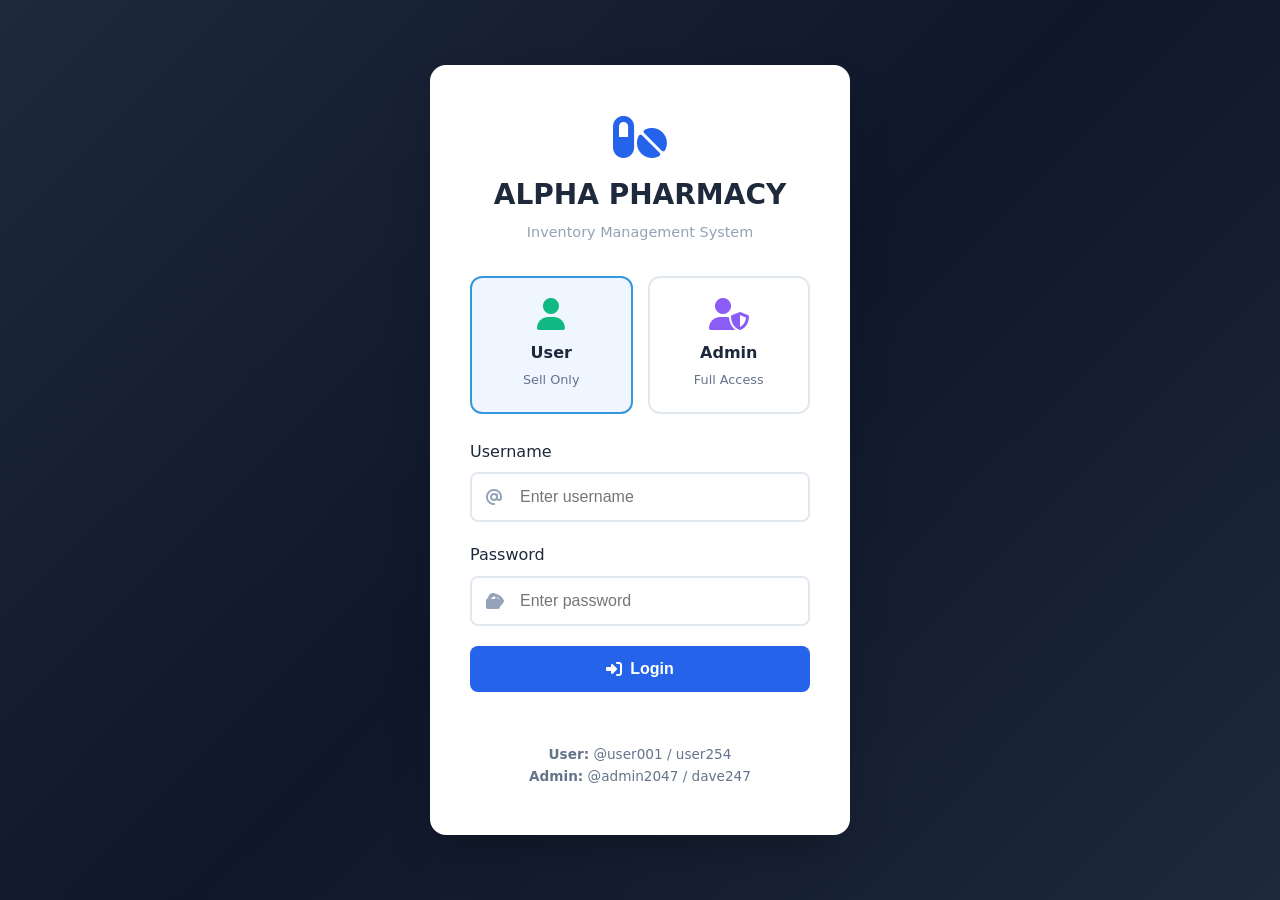
==== commit 41bb2c65: "Implement password visibility toggle in login form Added a toggle password visibility feature to the" ====
--- a/login.html
+++ b/login.html
@@ -84,6 +84,7 @@
                     <div class="input-group">
                         <i class="fa-solid fa-lock"></i>
                         <input type="password" id="password" placeholder="Enter password" required />
+                        <i class="fa-solid fa-eye toggle-password" onclick="togglePassword()"></i>
                     </div>
                 </div>
                 <button type="submit" class="btn-login">
@@ -118,6 +119,20 @@
             }
         }
 
+        function togglePassword() {
+            const passwordInput = document.getElementById('password');
+            const toggleIcon = document.querySelector('.toggle-password');
+            if (passwordInput.type === 'password') {
+                passwordInput.type = 'text';
+                toggleIcon.classList.remove('fa-eye');
+                toggleIcon.classList.add('fa-eye-slash');
+            } else {
+                passwordInput.type = 'password';
+                toggleIcon.classList.remove('fa-eye-slash');
+                toggleIcon.classList.add('fa-eye');
+            }
+        }
+
         selectRole('user');
 
         document.getElementById('loginForm').addEventListener('submit', function(e) {
@@ -136,6 +151,7 @@
                 const isAdmin = username === '@admin2047';
                 localStorage.setItem('role', isAdmin ? 'admin' : 'user');
                 localStorage.setItem('isLoggedIn', 'true');
+                localStorage.setItem('username', username);
                 
                 // Small delay to ensure localStorage is saved
                 setTimeout(function() {
@@ -148,4 +164,4 @@
         });
     </script>
 </body>
-</html>+</html>
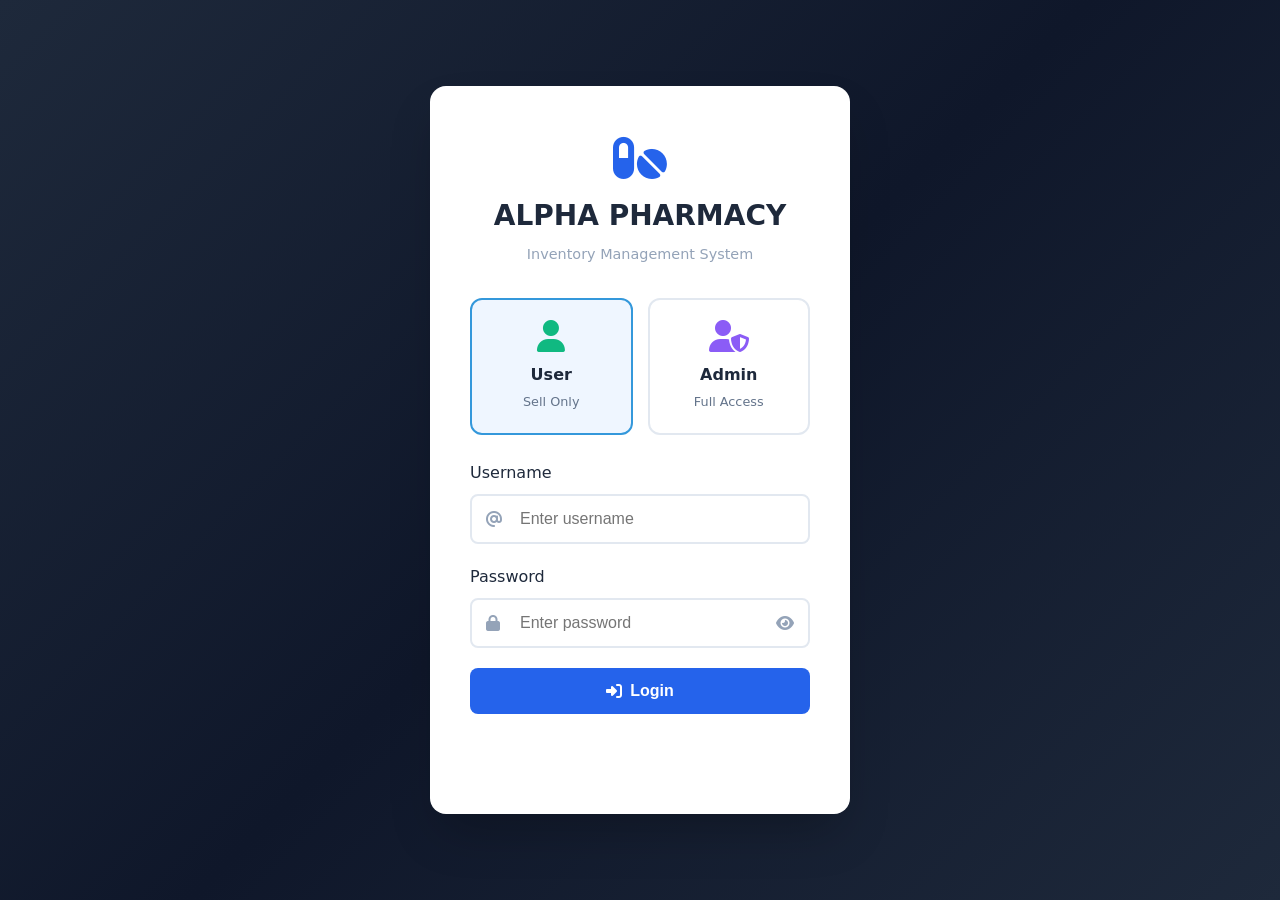
==== commit b5afc176: "Remove user and admin info from login.html Removed user and admin display information from login pag" ====
--- a/login.html
+++ b/login.html
@@ -94,8 +94,6 @@
             </form>
 
             <p style="text-align: center; margin-top: 20px; color: #64748b; font-size: 0.85rem;">
-                <b>User:</b> @user001 / user254<br>
-                <b>Admin:</b> @admin2047 / dave247
             </p>
         </div>
     </div>
--- a/style.css
+++ b/style.css
@@ -71,9 +71,21 @@
   font-size: 1rem;
 }
 
+.input-group .toggle-password {
+  position: absolute;
+  right: 16px;
+  left: auto;
+  cursor: pointer;
+  color: var(--gray-400);
+}
+
+.input-group .toggle-password:hover {
+  color: var(--dark);
+}
+
 .input-group input {
   width: 100%;
-  padding: 14px 16px 14px 48px;
+  padding: 14px 48px;
   border: 2px solid var(--gray-200);
   border-radius: var(--radius);
   font-size: 1rem;
@@ -779,13 +791,23 @@
 }
 
 @media (max-width: 768px) {
+  * {
+    overflow-x: hidden;
+  }
+  
+  html, body {
+    max-width: 100vw;
+    overflow-x: hidden;
+  }
+  
   .sidebar {
     display: none;
   }
   
   .main-content {
     margin-left: 0;
-    padding: 16px;
+    padding: 12px;
+    width: 100vw;
   }
   
   .dashboard-stats {
@@ -803,10 +825,58 @@
   
   .table-container {
     overflow-x: auto;
+    -webkit-overflow-scrolling: touch;
   }
   
   .data-table {
-    min-width: 600px;
+    min-width: 500px;
+    font-size: 0.85rem;
+  }
+  
+  .data-table th, .data-table td {
+    padding: 10px 12px;
+  }
+  
+  .page-header {
+    flex-direction: column;
+    align-items: flex-start;
+    gap: 8px;
+  }
+  
+  .page-header h1 {
+    font-size: 1.25rem;
+  }
+  
+  .inventory-stats {
+    flex-direction: column;
+    gap: 12px;
+  }
+  
+  .inv-stat {
+    padding: 16px 24px;
+    width: 100%;
+  }
+  
+  .form-card {
+    padding: 20px;
+  }
+  
+  .stat-card {
+    padding: 16px;
+  }
+  
+  .stat-value {
+    font-size: 1.25rem;
+  }
+  
+  .filter-buttons {
+    overflow-x: auto;
+    flex-wrap: nowrap;
+    padding-bottom: 8px;
+  }
+  
+  .filter-btn {
+    flex-shrink: 0;
   }
 }
 
@@ -919,4 +989,4 @@
 /* ===== Admin Only Elements ===== */
 .admin-only {
   display: none;
-}+}
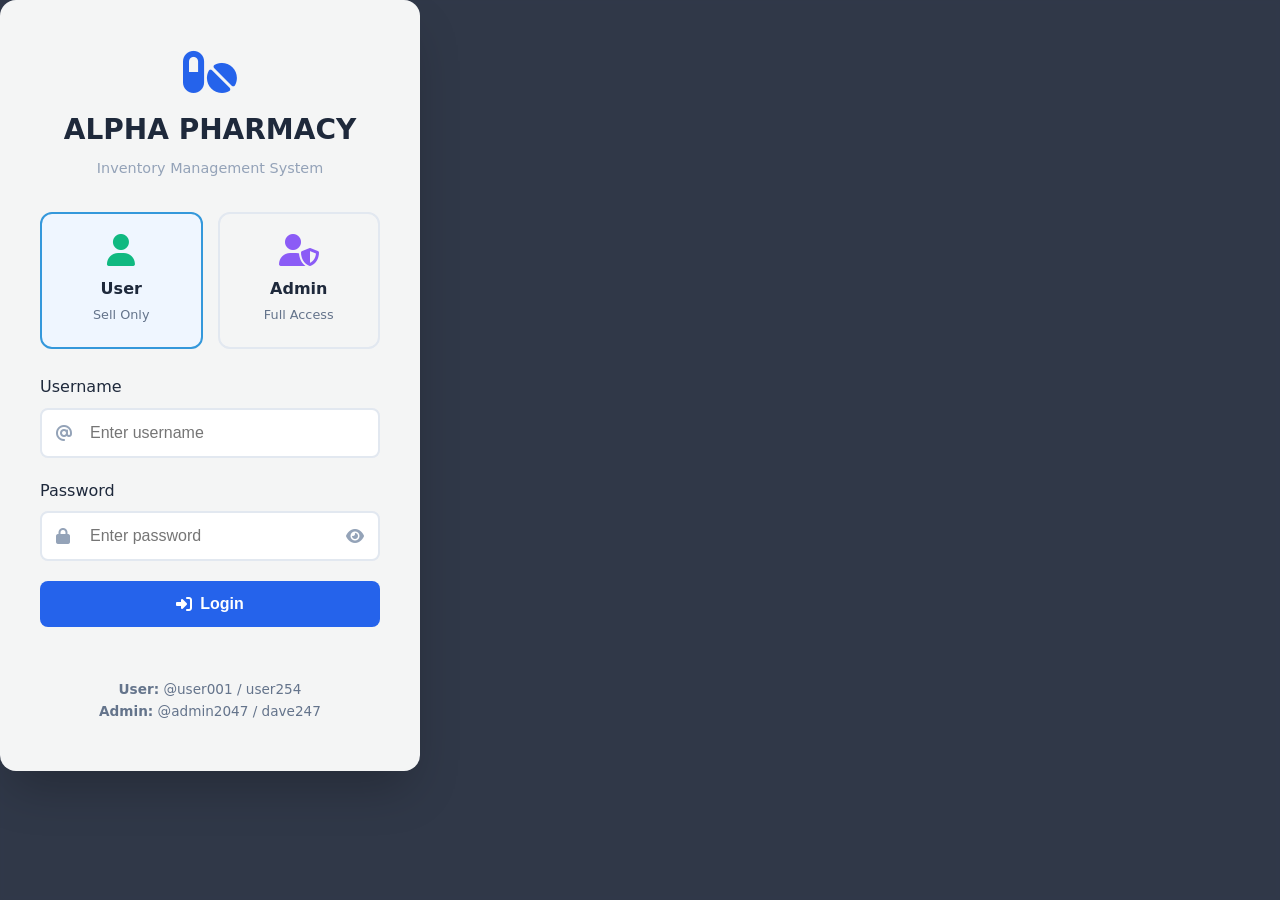
==== commit 576f6e28: "Enhance login page with background image and styles Added background image and overlay to login page" ====
--- a/login.html
+++ b/login.html
@@ -7,6 +7,28 @@
     <link rel="stylesheet" href="https://cdnjs.cloudflare.com/ajax/libs/font-awesome/6.5.1/css/all.min.css" />
     <link rel="stylesheet" href="style.css" />
     <style>
+        body {
+            background-image: url('login image.jpg');
+            background-size: cover;
+            background-position: center;
+            background-attachment: fixed;
+        }
+        
+        body::before {
+            content: '';
+            position: fixed;
+            top: 0;
+            left: 0;
+            width: 100%;
+            height: 100%;
+            background: rgba(15, 23, 42, 0.85);
+            z-index: -1;
+        }
+        
+        .login-container {
+            background: rgba(255, 255, 255, 0.95);
+        }
+        
         .role-selection {
             display: grid;
             grid-template-columns: 1fr 1fr;
@@ -94,6 +116,8 @@
             </form>
 
             <p style="text-align: center; margin-top: 20px; color: #64748b; font-size: 0.85rem;">
+                <b>User:</b> @user001 / user254<br>
+                <b>Admin:</b> @admin2047 / dave247
             </p>
         </div>
     </div>
--- a/style.css
+++ b/style.css
@@ -1,4 +1,4 @@
-/* ===== Login Page ===== */
+//* ===== Login Page ===== */
 .login-page {
   min-height: 100vh;
   display: flex;
@@ -160,8 +160,25 @@
 body {
   font-family: 'Segoe UI', system-ui, -apple-system, sans-serif;
   background-color: var(--gray-100);
+  background-image: url('https://images.unsplash.com/photo-1631549916768-4119b2e5f926?w=1920&q=80');
+  background-size: cover;
+  background-position: center;
+  background-attachment: fixed;
+  background-repeat: no-repeat;
   color: var(--dark);
   line-height: 1.6;
+}
+
+body::before {
+  content: '';
+  position: fixed;
+  top: 0;
+  left: 0;
+  width: 100%;
+  height: 100%;
+  background: rgba(255, 255, 255, 0.85);
+  backdrop-filter: blur(2px);
+  z-index: -1;
 }
 
 /* ===== App Container ===== */
@@ -792,49 +809,100 @@
 
 @media (max-width: 768px) {
   * {
-    overflow-x: hidden;
+    -webkit-tap-highlight-color: transparent;
   }
   
   html, body {
     max-width: 100vw;
     overflow-x: hidden;
+    position: relative;
+    min-height: 100vh;
   }
   
   .sidebar {
+    position: fixed;
+    left: -100%;
+    width: 280px;
+    height: 100vh;
+    z-index: 1001;
+    transition: left 0.3s ease;
+    overflow-y: auto;
+  }
+  
+  .sidebar.mobile-open {
+    left: 0;
+  }
+  
+  .sidebar-overlay {
     display: none;
+    position: fixed;
+    top: 0;
+    left: 0;
+    width: 100%;
+    height: 100%;
+    background: rgba(0,0,0,0.5);
+    z-index: 1000;
+  }
+  
+  .sidebar-overlay.active {
+    display: block;
+  }
+  
+  .mobile-menu-btn {
+    display: flex !important;
+    position: fixed;
+    top: 12px;
+    left: 12px;
+    z-index: 999;
+    background: var(--primary);
+    color: white;
+    border: none;
+    padding: 10px 14px;
+    border-radius: 8px;
+    cursor: pointer;
+    font-size: 1.2rem;
+    touch-action: manipulation;
+  }
+  
+  .sidebar-close-btn {
+    display: block !important;
+    margin-left: auto;
+    background: none;
+    border: none;
+    color: white;
+    font-size: 1.25rem;
+    cursor: pointer;
+    padding: 4px;
   }
   
   .main-content {
     margin-left: 0;
-    padding: 12px;
-    width: 100vw;
+    padding: 60px 16px 100px;
+    width: 100%;
+    min-height: 100vh;
+    position: relative;
+    z-index: 1;
   }
   
   .dashboard-stats {
-    grid-template-columns: 1fr;
-  }
-  
-  .date-filters {
-    flex-direction: column;
-    align-items: stretch;
-  }
-  
-  .form-row {
     grid-template-columns: 1fr;
   }
   
   .table-container {
     overflow-x: auto;
     -webkit-overflow-scrolling: touch;
+    position: relative;
+    z-index: 1;
   }
   
   .data-table {
-    min-width: 500px;
-    font-size: 0.85rem;
+    min-width: 350px;
+    font-size: 0.8rem;
   }
   
   .data-table th, .data-table td {
-    padding: 10px 12px;
+    padding: 10px 8px;
+    white-space: nowrap;
   }
   
   .page-header {
@@ -859,6 +927,28 @@
   
   .form-card {
     padding: 20px;
+    position: relative;
+    z-index: 1;
+    background: white;
+  }
+  
+  .form-input, .form-select {
+    padding: 14px 12px;
+    font-size: 16px;
+    min-height: 48px;
+    width: 100%;
+    -webkit-appearance: none;
+    appearance: none;
+  }
+  
+  .btn-primary, .btn-secondary {
+    padding: 14px 20px;
+    min-height: 48px;
+    width: 100%;
+    font-size: 16px;
+    position: relative;
+    z-index: 1;
+    touch-action: manipulation;
   }
   
   .stat-card {
@@ -877,6 +967,226 @@
   
   .filter-btn {
     flex-shrink: 0;
+    padding: 10px 16px;
+  }
+  
+  .modal {
+    position: fixed;
+    z-index: 2000;
+    touch-action: manipulation;
+    align-items: flex-start;
+    padding-top: 40px;
+  }
+  
+  .modal-content {
+    margin: 0 16px;
+    max-height: calc(100vh - 80px);
+    overflow-y: auto;
+    width: calc(100% - 32px);
+  }
+  
+  .sell-form-container {
+    position: relative;
+    z-index: 1;
+  }
+  
+  .nav-item {
+    padding: 12px 16px;
+  }
+  
+  .action-btns {
+    flex-wrap: nowrap;
+  }
+  
+  .action-btn {
+    padding: 8px 10px;
+  }
+}
+  
+  html, body {
+    max-width: 100vw;
+    overflow-x: hidden;
+    position: relative;
+    min-height: 100vh;
+  }
+  
+  .sidebar {
+    display: none;
+  }
+  
+  .mobile-menu-btn {
+    display: block !important;
+    position: fixed;
+    top: 16px;
+    left: 16px;
+    z-index: 999;
+    background: var(--primary);
+    color: white;
+    border: none;
+    padding: 12px;
+    border-radius: 8px;
+    cursor: pointer;
+    font-size: 1.25rem;
+    touch-action: manipulation;
+  }
+  
+  .sidebar-close-btn {
+    display: block !important;
+    margin-left: auto;
+    background: none;
+    border: none;
+    color: white;
+    font-size: 1.25rem;
+    cursor: pointer;
+    padding: 4px;
+  }
+  
+  .sidebar-overlay {
+    display: none;
+    position: fixed;
+    top: 0;
+    left: 0;
+    width: 100%;
+    height: 100%;
+    background: rgba(0,0,0,0.5);
+    z-index: 999;
+  }
+  
+  .sidebar-overlay.active {
+    display: block;
+  }
+  
+  .main-content {
+    margin-left: 0;
+    padding: 16px;
+    padding-top: 60px;
+    padding-bottom: 100px;
+    width: 100%;
+    min-height: 100vh;
+    position: relative;
+    z-index: 1;
+  }
+  
+  .sidebar {
+    position: fixed;
+    left: -280px;
+    width: 260px;
+    height: 100vh;
+    z-index: 1000;
+    transition: left 0.3s ease;
+    overflow-y: auto;
+  }
+  
+  .sidebar.mobile-open {
+    left: 0;
+    display: flex;
+  }
+  
+  .dashboard-stats {
+    grid-template-columns: 1fr;
+  }
+  
+  .date-filters {
+    flex-direction: column;
+    align-items: stretch;
+  }
+  
+  .form-row {
+    grid-template-columns: 1fr;
+  }
+  
+  .table-container {
+    overflow-x: auto;
+    -webkit-overflow-scrolling: touch;
+    position: relative;
+    z-index: 1;
+  }
+  
+  .data-table {
+    min-width: 400px;
+    font-size: 0.75rem;
+  }
+  
+  .data-table th, .data-table td {
+    padding: 8px 6px;
+  }
+  
+  .page-header {
+    flex-direction: column;
+    align-items: flex-start;
+    gap: 8px;
+  }
+  
+  .page-header h1 {
+    font-size: 1.25rem;
+  }
+  
+  .inventory-stats {
+    flex-direction: column;
+    gap: 12px;
+  }
+  
+  .inv-stat {
+    padding: 16px 24px;
+    width: 100%;
+  }
+  
+  .form-card {
+    padding: 20px;
+    position: relative;
+    z-index: 1;
+    background: white;
+  }
+  
+  .form-input, .form-select {
+    padding: 14px 12px;
+    font-size: 16px;
+    min-height: 48px;
+  }
+  
+  .btn-primary, .btn-secondary {
+    padding: 14px 20px;
+    min-height: 48px;
+    width: 100%;
+    font-size: 16px;
+    position: relative;
+    z-index: 1;
+  }
+  
+  .stat-card {
+    padding: 16px;
+  }
+  
+  .stat-value {
+    font-size: 1.25rem;
+  }
+  
+  .filter-buttons {
+    overflow-x: auto;
+    flex-wrap: nowrap;
+    padding-bottom: 8px;
+  }
+  
+  .filter-btn {
+    flex-shrink: 0;
+    padding: 10px 16px;
+  }
+  
+  .modal {
+    position: fixed;
+    z-index: 2000;
+    touch-action: manipulation;
+  }
+  
+  .modal-content {
+    margin: 16px;
+    max-height: calc(100vh - 32px);
+    overflow-y: auto;
+  }
+  
+  .sell-form-container {
+    position: relative;
+    z-index: 1;
   }
 }
 
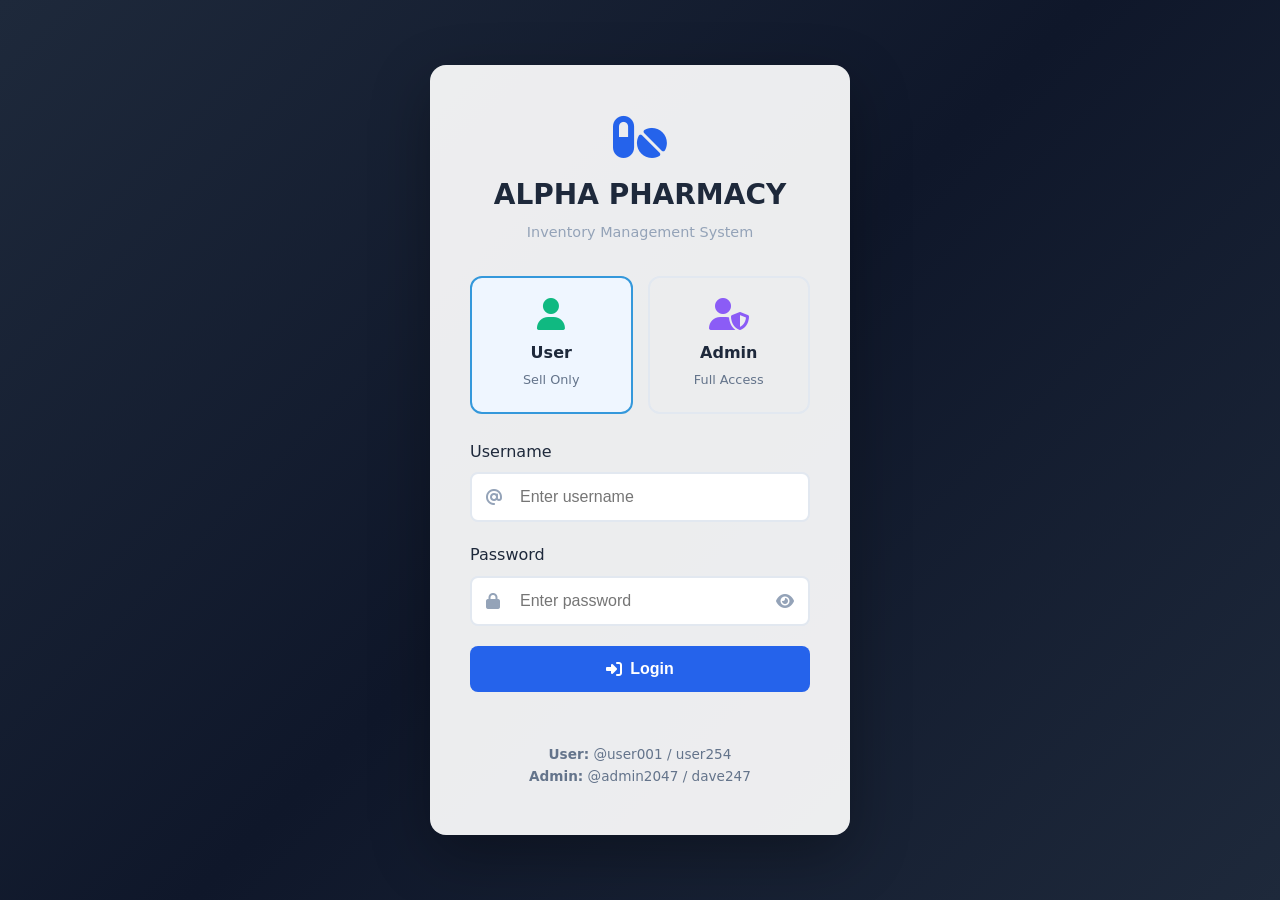
==== commit 910db747: "Replace background image with gradient and animations" ====
--- a/login.html
+++ b/login.html
@@ -8,10 +8,15 @@
     <link rel="stylesheet" href="style.css" />
     <style>
         body {
-            background-image: url('login image.jpg');
-            background-size: cover;
-            background-position: center;
-            background-attachment: fixed;
+            background: linear-gradient(-45deg, #1e3a8a, #1e40af, #3730a3, #4338ca);
+            background-size: 400% 400%;
+            animation: loginGradient 15s ease infinite;
+        }
+        
+        @keyframes loginGradient {
+            0% { background-position: 0% 50%; }
+            50% { background-position: 100% 50%; }
+            100% { background-position: 0% 50%; }
         }
         
         body::before {
@@ -21,12 +26,13 @@
             left: 0;
             width: 100%;
             height: 100%;
-            background: rgba(15, 23, 42, 0.85);
+            background: rgba(15, 23, 42, 0.5);
             z-index: -1;
         }
         
         .login-container {
-            background: rgba(255, 255, 255, 0.95);
+            background: rgba(255, 255, 255, 0.92);
+            box-shadow: 0 20px 60px rgba(0,0,0,0.3);
         }
         
         .role-selection {
@@ -186,4 +192,3 @@
         });
     </script>
 </body>
-</html>
--- a/style.css
+++ b/style.css
@@ -1,4 +1,4 @@
-//* ===== Login Page ===== */
+/* ===== Login Page ===== */
 .login-page {
   min-height: 100vh;
   display: flex;
@@ -160,7 +160,7 @@
 body {
   font-family: 'Segoe UI', system-ui, -apple-system, sans-serif;
   background-color: var(--gray-100);
-  background-image: url('https://images.unsplash.com/photo-1631549916768-4119b2e5f926?w=1920&q=80');
+  background-image: url('user image.jpg');
   background-size: cover;
   background-position: center;
   background-attachment: fixed;
@@ -776,112 +776,82 @@
 }
 
 /* ===== Responsive ===== */
-@media (max-width: 1024px) {
+@media (max-width: 768px) {
   .sidebar {
+    position: fixed;
+    left: -80px;
     width: 80px;
-  }
-  
-  .logo span, .nav-item span, .user-info span, .logout-btn span {
-    display: none;
+    z-index: 1000;
+    background: rgba(30, 41, 59, 0.95);
+  }
+  
+  .show-sidebar {
+    left: 0;
   }
   
   .logo {
     justify-content: center;
+    background: rgba(37, 99, 235, 0.9);
   }
   
   .nav-item {
     justify-content: center;
     padding: 14px;
+    flex-direction: column;
+    gap: 4px;
+    font-size: 0.75rem;
+    color: #fff;
+  }
+  
+  .nav-item i {
+    font-size: 1.25rem;
+    color: #60a5fa;
+  }
+  
+  .nav-item:hover, .nav-item.active {
+    background: rgba(37, 99, 235, 0.8);
+  }
+  
+  .nav-item.active i {
+    color: #fff;
+  }
+  
+  .logo i {
+    color: #fff;
+  }
+  
+  .logo span {
+    display: none;
+  }
+  
+  .nav-item span, .user-info span, .logout-btn span {
+    display: none;
   }
   
   .user-info {
     justify-content: center;
+    color: #fff;
+  }
+  
+  .user-info i {
+    color: #60a5fa;
   }
   
   .logout-btn {
     justify-content: center;
-  }
-  
-  .main-content {
-    margin-left: 80px;
-  }
-}
-
-@media (max-width: 768px) {
-  * {
-    -webkit-tap-highlight-color: transparent;
-  }
-  
-  html, body {
-    max-width: 100vw;
-    overflow-x: hidden;
-    position: relative;
-    min-height: 100vh;
-  }
-  
-  .sidebar {
-    position: fixed;
-    left: -100%;
-    width: 280px;
-    height: 100vh;
-    z-index: 1001;
-    transition: left 0.3s ease;
-    overflow-y: auto;
-  }
-  
-  .sidebar.mobile-open {
-    left: 0;
-  }
-  
-  .sidebar-overlay {
-    display: none;
-    position: fixed;
-    top: 0;
-    left: 0;
-    width: 100%;
-    height: 100%;
-    background: rgba(0,0,0,0.5);
-    z-index: 1000;
-  }
-  
-  .sidebar-overlay.active {
-    display: block;
-  }
-  
-  .mobile-menu-btn {
-    display: flex !important;
-    position: fixed;
-    top: 12px;
-    left: 12px;
-    z-index: 999;
-    background: var(--primary);
-    color: white;
-    border: none;
-    padding: 10px 14px;
-    border-radius: 8px;
-    cursor: pointer;
-    font-size: 1.2rem;
-    touch-action: manipulation;
-  }
-  
-  .sidebar-close-btn {
-    display: block !important;
-    margin-left: auto;
-    background: none;
-    border: none;
-    color: white;
-    font-size: 1.25rem;
-    cursor: pointer;
-    padding: 4px;
+    color: #fca5a5;
+  }
+  
+  .logout-btn i {
+    color: #fca5a5;
   }
   
   .main-content {
     margin-left: 0;
-    padding: 60px 16px 100px;
-    width: 100%;
-    min-height: 100vh;
-    position: relative;
-    z-index: 1;
+  }
+  
+  .page-header h1 {
+    font-size: 1.25rem;
   }
   
   .dashboard-stats {
@@ -890,303 +860,15 @@
   
   .table-container {
     overflow-x: auto;
-    -webkit-overflow-scrolling: touch;
-    position: relative;
-    z-index: 1;
   }
   
   .data-table {
-    min-width: 350px;
-    font-size: 0.8rem;
-  }
-  
-  .data-table th, .data-table td {
-    padding: 10px 8px;
-    white-space: nowrap;
-  }
-  
-  .page-header {
-    flex-direction: column;
-    align-items: flex-start;
-    gap: 8px;
-  }
-  
-  .page-header h1 {
-    font-size: 1.25rem;
-  }
-  
-  .inventory-stats {
-    flex-direction: column;
-    gap: 12px;
-  }
-  
-  .inv-stat {
-    padding: 16px 24px;
-    width: 100%;
-  }
-  
-  .form-card {
-    padding: 20px;
-    position: relative;
-    z-index: 1;
-    background: white;
+    font-size: 0.75rem;
   }
   
   .form-input, .form-select {
-    padding: 14px 12px;
+    padding: 12px;
     font-size: 16px;
-    min-height: 48px;
-    width: 100%;
-    -webkit-appearance: none;
-    appearance: none;
-  }
-  
-  .btn-primary, .btn-secondary {
-    padding: 14px 20px;
-    min-height: 48px;
-    width: 100%;
-    font-size: 16px;
-    position: relative;
-    z-index: 1;
-    touch-action: manipulation;
-  }
-  
-  .stat-card {
-    padding: 16px;
-  }
-  
-  .stat-value {
-    font-size: 1.25rem;
-  }
-  
-  .filter-buttons {
-    overflow-x: auto;
-    flex-wrap: nowrap;
-    padding-bottom: 8px;
-  }
-  
-  .filter-btn {
-    flex-shrink: 0;
-    padding: 10px 16px;
-  }
-  
-  .modal {
-    position: fixed;
-    z-index: 2000;
-    touch-action: manipulation;
-    align-items: flex-start;
-    padding-top: 40px;
-  }
-  
-  .modal-content {
-    margin: 0 16px;
-    max-height: calc(100vh - 80px);
-    overflow-y: auto;
-    width: calc(100% - 32px);
-  }
-  
-  .sell-form-container {
-    position: relative;
-    z-index: 1;
-  }
-  
-  .nav-item {
-    padding: 12px 16px;
-  }
-  
-  .action-btns {
-    flex-wrap: nowrap;
-  }
-  
-  .action-btn {
-    padding: 8px 10px;
-  }
-}
-  
-  html, body {
-    max-width: 100vw;
-    overflow-x: hidden;
-    position: relative;
-    min-height: 100vh;
-  }
-  
-  .sidebar {
-    display: none;
-  }
-  
-  .mobile-menu-btn {
-    display: block !important;
-    position: fixed;
-    top: 16px;
-    left: 16px;
-    z-index: 999;
-    background: var(--primary);
-    color: white;
-    border: none;
-    padding: 12px;
-    border-radius: 8px;
-    cursor: pointer;
-    font-size: 1.25rem;
-    touch-action: manipulation;
-  }
-  
-  .sidebar-close-btn {
-    display: block !important;
-    margin-left: auto;
-    background: none;
-    border: none;
-    color: white;
-    font-size: 1.25rem;
-    cursor: pointer;
-    padding: 4px;
-  }
-  
-  .sidebar-overlay {
-    display: none;
-    position: fixed;
-    top: 0;
-    left: 0;
-    width: 100%;
-    height: 100%;
-    background: rgba(0,0,0,0.5);
-    z-index: 999;
-  }
-  
-  .sidebar-overlay.active {
-    display: block;
-  }
-  
-  .main-content {
-    margin-left: 0;
-    padding: 16px;
-    padding-top: 60px;
-    padding-bottom: 100px;
-    width: 100%;
-    min-height: 100vh;
-    position: relative;
-    z-index: 1;
-  }
-  
-  .sidebar {
-    position: fixed;
-    left: -280px;
-    width: 260px;
-    height: 100vh;
-    z-index: 1000;
-    transition: left 0.3s ease;
-    overflow-y: auto;
-  }
-  
-  .sidebar.mobile-open {
-    left: 0;
-    display: flex;
-  }
-  
-  .dashboard-stats {
-    grid-template-columns: 1fr;
-  }
-  
-  .date-filters {
-    flex-direction: column;
-    align-items: stretch;
-  }
-  
-  .form-row {
-    grid-template-columns: 1fr;
-  }
-  
-  .table-container {
-    overflow-x: auto;
-    -webkit-overflow-scrolling: touch;
-    position: relative;
-    z-index: 1;
-  }
-  
-  .data-table {
-    min-width: 400px;
-    font-size: 0.75rem;
-  }
-  
-  .data-table th, .data-table td {
-    padding: 8px 6px;
-  }
-  
-  .page-header {
-    flex-direction: column;
-    align-items: flex-start;
-    gap: 8px;
-  }
-  
-  .page-header h1 {
-    font-size: 1.25rem;
-  }
-  
-  .inventory-stats {
-    flex-direction: column;
-    gap: 12px;
-  }
-  
-  .inv-stat {
-    padding: 16px 24px;
-    width: 100%;
-  }
-  
-  .form-card {
-    padding: 20px;
-    position: relative;
-    z-index: 1;
-    background: white;
-  }
-  
-  .form-input, .form-select {
-    padding: 14px 12px;
-    font-size: 16px;
-    min-height: 48px;
-  }
-  
-  .btn-primary, .btn-secondary {
-    padding: 14px 20px;
-    min-height: 48px;
-    width: 100%;
-    font-size: 16px;
-    position: relative;
-    z-index: 1;
-  }
-  
-  .stat-card {
-    padding: 16px;
-  }
-  
-  .stat-value {
-    font-size: 1.25rem;
-  }
-  
-  .filter-buttons {
-    overflow-x: auto;
-    flex-wrap: nowrap;
-    padding-bottom: 8px;
-  }
-  
-  .filter-btn {
-    flex-shrink: 0;
-    padding: 10px 16px;
-  }
-  
-  .modal {
-    position: fixed;
-    z-index: 2000;
-    touch-action: manipulation;
-  }
-  
-  .modal-content {
-    margin: 16px;
-    max-height: calc(100vh - 32px);
-    overflow-y: auto;
-  }
-  
-  .sell-form-container {
-    position: relative;
-    z-index: 1;
   }
 }
 
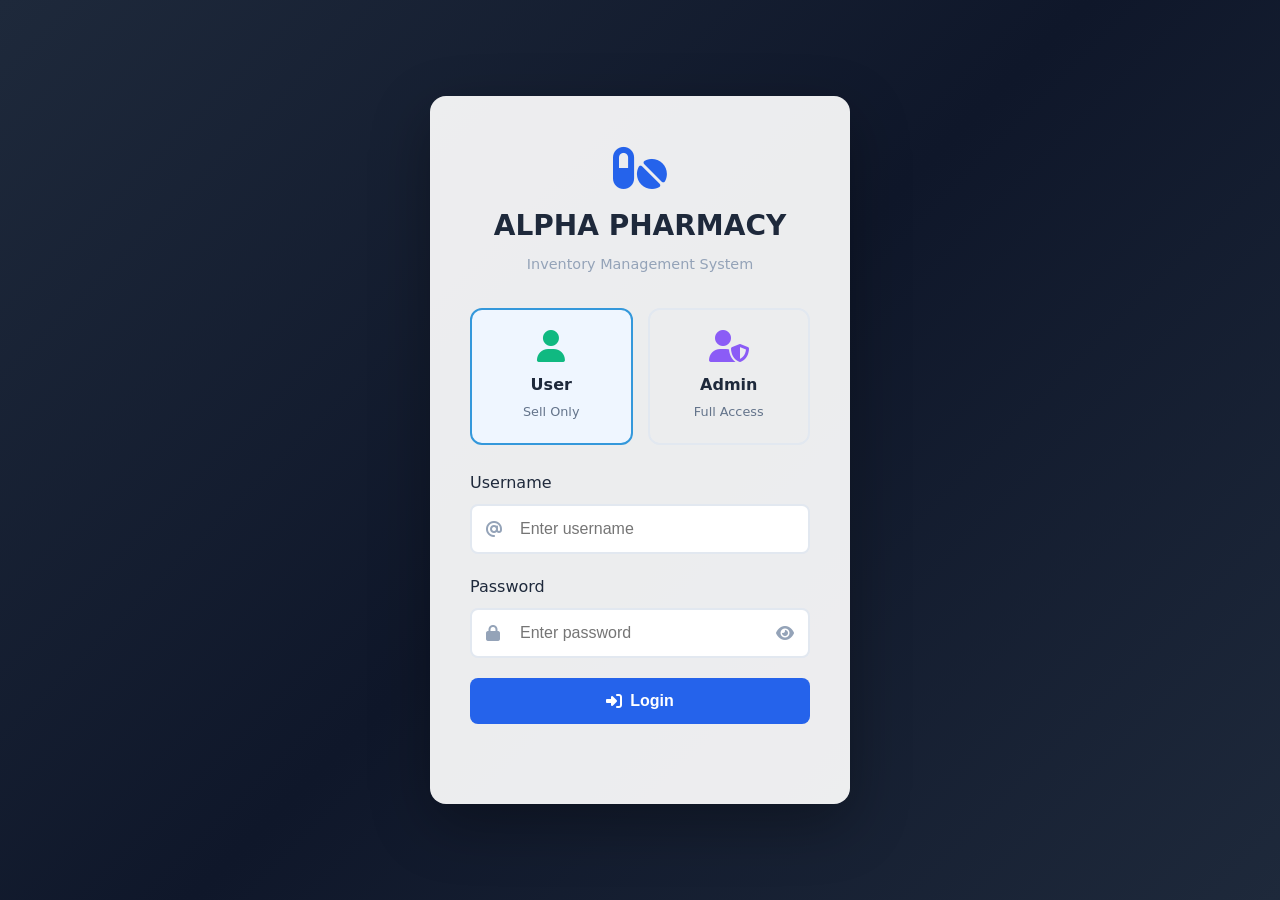
==== commit d13441a1: "Remove user/admin info from login.html Removed user and admin display information from login page." ====
--- a/login.html
+++ b/login.html
@@ -120,10 +120,6 @@
                 </button>
                 <p id="loginError" class="error-message"></p>
             </form>
-
-            <p style="text-align: center; margin-top: 20px; color: #64748b; font-size: 0.85rem;">
-                <b>User:</b> @user001 / user254<br>
-                <b>Admin:</b> @admin2047 / dave247
             </p>
         </div>
     </div>
--- a/style.css
+++ b/style.css
@@ -160,13 +160,34 @@
 body {
   font-family: 'Segoe UI', system-ui, -apple-system, sans-serif;
   background-color: var(--gray-100);
-  background-image: url('user image.jpg');
-  background-size: cover;
-  background-position: center;
-  background-attachment: fixed;
-  background-repeat: no-repeat;
   color: var(--dark);
   line-height: 1.6;
+}
+
+/* Admin page background */
+body.admin-page {
+  background: linear-gradient(-45deg, #1e3a8a, #1e40af, #3730a3, #4338ca);
+  background-size: 400% 400%;
+  animation: adminGradient 15s ease infinite;
+}
+
+@keyframes adminGradient {
+  0% { background-position: 0% 50%; }
+  50% { background-position: 100% 50%; }
+  100% { background-position: 0% 50%; }
+}
+
+/* User page background */
+body.user-page {
+  background: linear-gradient(-45deg, #047857, #059669, #0d9488, #14b8a6);
+  background-size: 400% 400%;
+  animation: userGradient 15s ease infinite;
+}
+
+@keyframes userGradient {
+  0% { background-position: 0% 50%; }
+  50% { background-position: 100% 50%; }
+  100% { background-position: 0% 50%; }
 }
 
 body::before {
@@ -177,7 +198,6 @@
   width: 100%;
   height: 100%;
   background: rgba(255, 255, 255, 0.85);
-  backdrop-filter: blur(2px);
   z-index: -1;
 }
 
